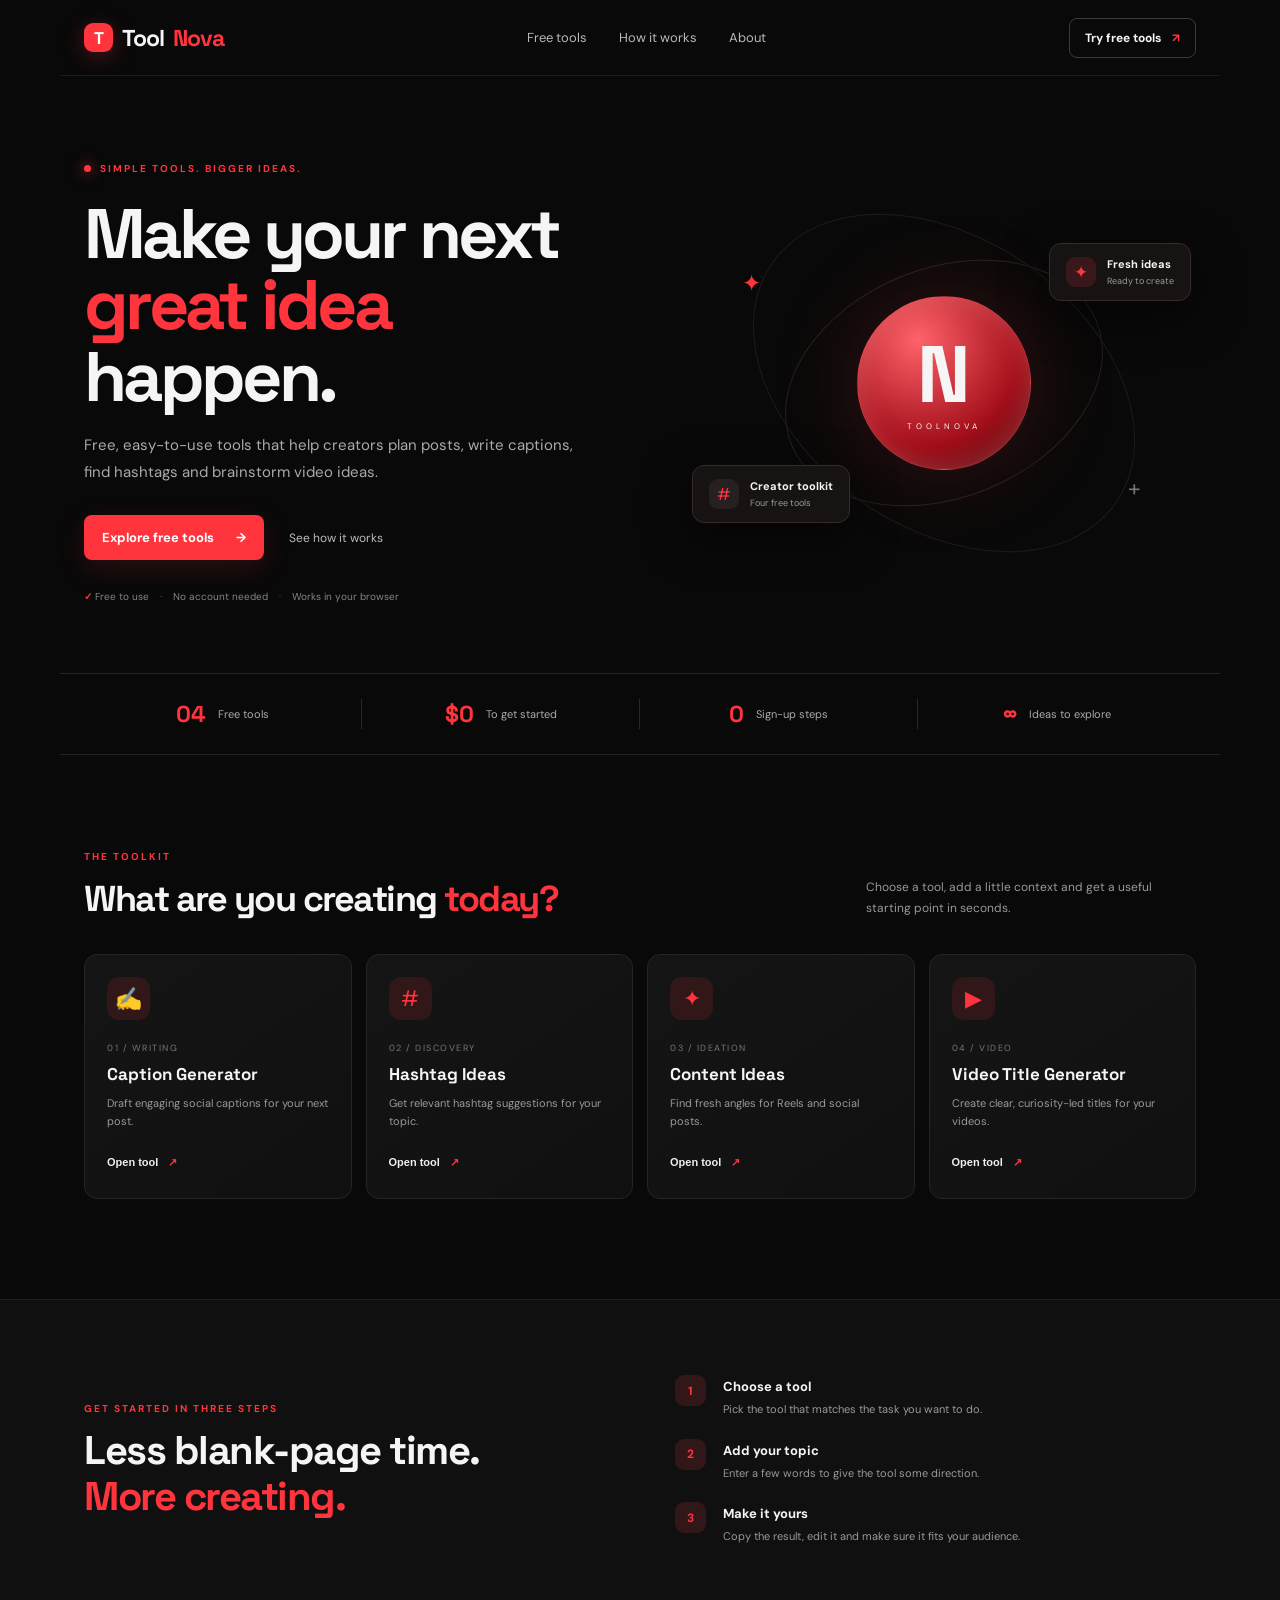
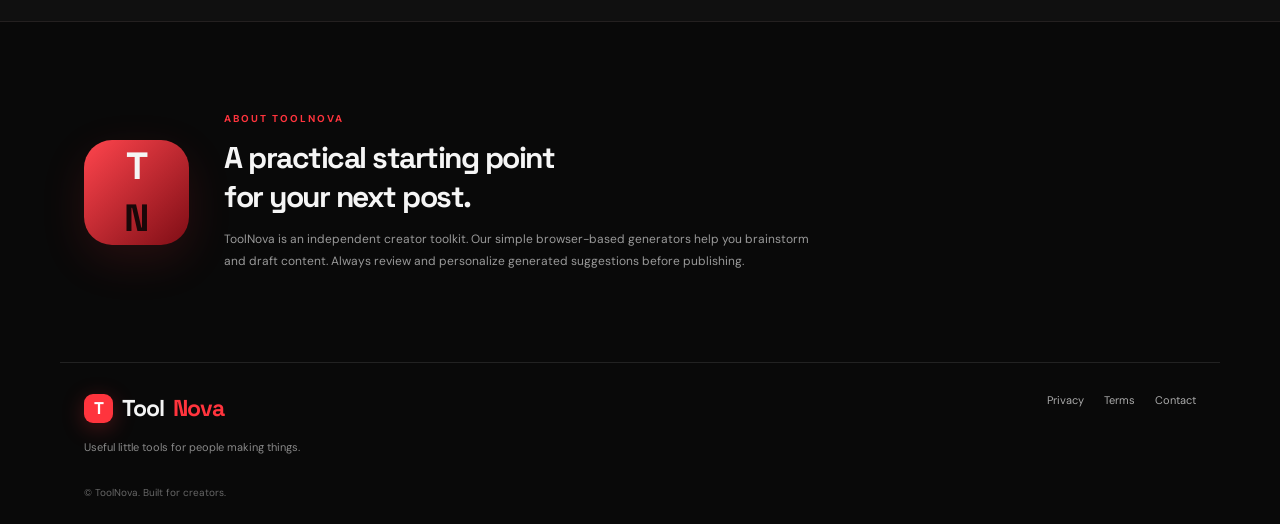
==== index.html @ f7ed39ce "Add files via upload" ====
<!doctype html>
<html lang="en">
<head>
  <meta charset="utf-8">
  <meta name="viewport" content="width=device-width, initial-scale=1">
  <meta name="description" content="ToolNova offers simple free tools for creators: captions, hashtags, content ideas and video titles.">
  <meta name="theme-color" content="#090909">
  <title>ToolNova — Free Tools for Creators</title>
  <link rel="stylesheet" href="style.css">
</head>
<body>
  <header class="site-header">
    <a class="brand" href="#" aria-label="ToolNova home"><span class="brand-mark">T</span> Tool<span>Nova</span></a>
    <nav aria-label="Main navigation">
      <a href="#tools">Free tools</a>
      <a href="#how">How it works</a>
      <a href="#about">About</a>
    </nav>
    <a class="header-cta" href="#tools">Try free tools <span>↗</span></a>
  </header>

  <main>
    <section class="hero">
      <div class="hero-copy">
        <div class="eyebrow"><span class="pulse"></span> SIMPLE TOOLS. BIGGER IDEAS.</div>
        <h1>Make your next<br><span>great idea</span> happen.</h1>
        <p class="hero-text">Free, easy-to-use tools that help creators plan posts, write captions, find hashtags and brainstorm video ideas.</p>
        <div class="hero-actions">
          <a class="button button-primary" href="#tools">Explore free tools <span>→</span></a>
          <a class="text-link" href="#how">See how it works</a>
        </div>
        <div class="trust-line"><span class="check">✓</span> Free to use <span class="dot">·</span> No account needed <span class="dot">·</span> Works in your browser</div>
      </div>
      <div class="hero-visual" aria-label="ToolNova tools preview">
        <div class="orbit orbit-one"></div><div class="orbit orbit-two"></div>
        <div class="nova-core"><span>N</span><small>TOOLNOVA</small></div>
        <div class="float-card card-top"><span class="mini-icon red">✦</span><div><b>Fresh ideas</b><small>Ready to create</small></div></div>
        <div class="float-card card-bottom"><span class="mini-icon">#</span><div><b>Creator toolkit</b><small>Four free tools</small></div></div>
        <div class="spark spark-one">✦</div><div class="spark spark-two">+</div>
      </div>
    </section>

    <section class="stats-strip" aria-label="Tool highlights">
      <div><strong>04</strong><span>Free tools</span></div>
      <div><strong>$0</strong><span>To get started</span></div>
      <div><strong>0</strong><span>Sign-up steps</span></div>
      <div><strong>∞</strong><span>Ideas to explore</span></div>
    </section>

    <section class="tools-section section-wrap" id="tools">
      <div class="section-heading">
        <div><div class="eyebrow">THE TOOLKIT</div><h2>What are you creating <span>today?</span></h2></div>
        <p>Choose a tool, add a little context and get a useful starting point in seconds.</p>
      </div>

      <div class="tool-grid">
        <article class="tool-card">
          <div class="tool-icon">✍</div><div class="tool-tag">01 / WRITING</div>
          <h3>Caption Generator</h3><p>Draft engaging social captions for your next post.</p>
          <button class="tool-open" data-tool="caption">Open tool <span>↗</span></button>
        </article>
        <article class="tool-card">
          <div class="tool-icon">#</div><div class="tool-tag">02 / DISCOVERY</div>
          <h3>Hashtag Ideas</h3><p>Get relevant hashtag suggestions for your topic.</p>
          <button class="tool-open" data-tool="hashtags">Open tool <span>↗</span></button>
        </article>
        <article class="tool-card">
          <div class="tool-icon">✦</div><div class="tool-tag">03 / IDEATION</div>
          <h3>Content Ideas</h3><p>Find fresh angles for Reels and social posts.</p>
          <button class="tool-open" data-tool="ideas">Open tool <span>↗</span></button>
        </article>
        <article class="tool-card">
          <div class="tool-icon">▶</div><div class="tool-tag">04 / VIDEO</div>
          <h3>Video Title Generator</h3><p>Create clear, curiosity-led titles for your videos.</p>
          <button class="tool-open" data-tool="titles">Open tool <span>↗</span></button>
        </article>
      </div>
    </section>

    <section class="how-section" id="how">
      <div class="section-wrap how-inner">
        <div><div class="eyebrow">GET STARTED IN THREE STEPS</div><h2>Less blank-page time.<br><span>More creating.</span></h2></div>
        <div class="steps">
          <div class="step"><span>1</span><div><b>Choose a tool</b><p>Pick the tool that matches the task you want to do.</p></div></div>
          <div class="step"><span>2</span><div><b>Add your topic</b><p>Enter a few words to give the tool some direction.</p></div></div>
          <div class="step"><span>3</span><div><b>Make it yours</b><p>Copy the result, edit it and make sure it fits your audience.</p></div></div>
        </div>
      </div>
    </section>

    <section class="about-section section-wrap" id="about">
      <div class="about-mark">T<span>N</span></div>
      <div><div class="eyebrow">ABOUT TOOLNOVA</div><h2>A practical starting point<br>for your next post.</h2><p>ToolNova is an independent creator toolkit. Our simple browser-based generators help you brainstorm and draft content. Always review and personalize generated suggestions before publishing.</p></div>
    </section>
  </main>

  <footer class="site-footer">
    <a class="brand" href="#"><span class="brand-mark">T</span> Tool<span>Nova</span></a>
    <p>Useful little tools for people making things.</p>
    <div class="footer-links"><a href="privacy.html">Privacy</a><a href="terms.html">Terms</a><a href="mailto:hello@toolnova.example">Contact</a></div>
    <small>© <span id="year"></span> ToolNova. Built for creators.</small>
  </footer>

  <div class="modal-backdrop" id="tool-modal" hidden>
    <section class="tool-modal" role="dialog" aria-modal="true" aria-labelledby="modal-title">
      <button class="modal-close" id="modal-close" aria-label="Close tool">×</button>
      <div class="eyebrow">TOOLNOVA FREE TOOL</div>
      <h2 id="modal-title">Caption Generator</h2>
      <p class="modal-description" id="modal-description">Create a starting caption for your post.</p>
      <label for="topic-input">What is your post about?</label>
      <textarea id="topic-input" rows="3" maxlength="240" placeholder="Example: 3 free AI tools for students"></textarea>
      <div class="form-row">
        <div class="field-group"><label for="platform-input">Platform</label><select id="platform-input"><option>Instagram</option><option>Facebook</option><option>Both</option></select></div>
        <div class="field-group"><label for="tone-input">Style</label><select id="tone-input"><option>Friendly</option><option>Curious</option><option>Professional</option><option>Funny</option></select></div>
      </div>
      <button class="button button-primary generate-button" id="generate-button">Generate ideas <span>→</span></button>
      <div class="result-area" id="result-area" aria-live="polite">
        <div class="result-placeholder">Your result will appear here.</div>
      </div>
      <p class="local-note">These tools run in your browser. They do not send your text to a server.</p>
    </section>
  </div>
  <script src="script.js"></script>
</body>
</html>
---- style.css ----
@import url('https://fonts.googleapis.com/css2?family=DM+Sans:wght@400;500;600;700&family=Space+Grotesk:wght@400;500;600;700&display=swap');
:root{--bg:#090909;--panel:#111;--panel2:#151515;--red:#ff343d;--red2:#ff5961;--text:#f5f5f5;--muted:#a2a2a2;--line:#282828;--max:1160px}
*{box-sizing:border-box}html{scroll-behavior:smooth}body{margin:0;background:var(--bg);color:var(--text);font-family:'DM Sans',sans-serif}a{color:inherit;text-decoration:none}.site-header{height:76px;max-width:var(--max);margin:auto;padding:0 24px;display:flex;align-items:center;justify-content:space-between;border-bottom:1px solid #1d1d1d}.brand{font:700 23px 'Space Grotesk',sans-serif;letter-spacing:-1px;display:flex;align-items:center;gap:9px}.brand>span:last-child{color:var(--red)}.brand-mark{width:29px;height:29px;border-radius:9px;background:var(--red);display:inline-grid;place-items:center;color:#fff;font-size:17px;box-shadow:0 5px 22px #ff343d44}.site-header nav{display:flex;gap:32px;color:#b9b9b9;font-size:13px}.site-header nav a:hover,.footer-links a:hover{color:white}.header-cta{font-size:12px;font-weight:700;border:1px solid #3a3a3a;border-radius:8px;padding:11px 15px}.header-cta span{color:var(--red);margin-left:8px}.hero{max-width:var(--max);margin:auto;padding:86px 24px 70px;display:grid;grid-template-columns:1.05fr .95fr;align-items:center;gap:50px;min-height:520px}.eyebrow{font-size:10px;letter-spacing:2px;font-weight:700;color:var(--red);display:flex;align-items:center;gap:9px}.pulse{width:7px;height:7px;border-radius:50%;background:var(--red);box-shadow:0 0 14px var(--red)}h1,h2,h3,p{margin-top:0}h1,h2,h3{font-family:'Space Grotesk',sans-serif}h1{font-size:clamp(46px,6vw,70px);line-height:1.02;letter-spacing:-3.7px;margin:23px 0 20px}h1 span,.section-heading h2 span,.how-inner h2 span{color:var(--red)}.hero-text{color:#aaa;line-height:1.8;font-size:15px;max-width:490px}.hero-actions{display:flex;align-items:center;gap:25px;margin-top:29px}.button{border:0;cursor:pointer;border-radius:8px;padding:14px 18px;font-weight:700;font-size:13px;display:inline-flex;align-items:center;gap:22px}.button-primary{background:var(--red);color:white;box-shadow:0 8px 28px #ff343d24}.button-primary:hover{background:var(--red2);transform:translateY(-1px)}.text-link{font-size:12px;color:#bbb}.trust-line{margin-top:30px;color:#858585;font-size:10px}.check{color:var(--red);font-weight:bold}.dot{padding:0 8px;color:#555}.hero-visual{height:350px;position:relative;display:grid;place-items:center}.orbit{position:absolute;border:1px solid #292020;border-radius:50%;transform:rotate(-22deg)}.orbit-one{width:330px;height:230px}.orbit-two{width:420px;height:290px;transform:rotate(35deg);border-color:#21191a}.nova-core{width:174px;height:174px;border-radius:50%;background:radial-gradient(circle at 35% 25%,#ff6269,#a20e19 62%,#3d090d);box-shadow:0 0 90px #ff343d30,inset 0 0 25px #ffaaaa44;display:flex;align-items:center;justify-content:center;flex-direction:column;border:1px solid #ff777755;z-index:1}.nova-core span{font:700 80px 'Space Grotesk';line-height:1}.nova-core small{font-size:8px;letter-spacing:4px;margin-top:7px}.float-card{position:absolute;z-index:2;display:flex;align-items:center;gap:11px;background:#171313;border:1px solid #3a292a;border-radius:12px;padding:13px 16px;box-shadow:0 14px 45px #0008}.float-card b,.float-card small{display:block}.float-card b{font-size:11px}.float-card small{font-size:9px;color:#999;margin-top:4px}.card-top{top:35px;right:5px}.card-bottom{bottom:35px;left:0}.mini-icon{width:30px;height:30px;border-radius:9px;background:#272020;display:grid;place-items:center;color:var(--red);font-size:17px}.mini-icon.red{background:#3a171a}.spark{position:absolute;color:var(--red);font-size:23px}.spark-one{top:60px;left:50px}.spark-two{bottom:55px;right:55px;color:#777}.stats-strip{border-top:1px solid #222;border-bottom:1px solid #222;max-width:var(--max);margin:auto;padding:25px 24px;display:grid;grid-template-columns:repeat(4,1fr)}.stats-strip div{display:flex;align-items:center;justify-content:center;gap:12px;border-right:1px solid #292929}.stats-strip div:last-child{border:0}.stats-strip strong{font:700 23px 'Space Grotesk';color:var(--red)}.stats-strip span{font-size:11px;color:#aaa}.section-wrap{max-width:var(--max);margin:auto;padding-left:24px;padding-right:24px}.tools-section{padding-top:95px;padding-bottom:100px}.section-heading{display:flex;justify-content:space-between;align-items:end;gap:35px;margin-bottom:32px}.section-heading h2,.how-inner h2,.about-section h2{font-size:36px;letter-spacing:-1.5px;margin:13px 0 0}.section-heading>p{max-width:330px;color:#999;font-size:12px;line-height:1.7;margin-bottom:4px}.tool-grid{display:grid;grid-template-columns:repeat(4,1fr);gap:14px}.tool-card{background:linear-gradient(145deg,#151515,#101010);border:1px solid #292323;border-radius:13px;padding:22px;min-height:245px;transition:.2s}.tool-card:hover{border-color:#703034;transform:translateY(-4px)}.tool-icon{width:43px;height:43px;display:grid;place-items:center;border-radius:12px;background:#321719;color:var(--red);font-size:22px;margin-bottom:22px}.tool-tag{font-size:9px;letter-spacing:1.5px;color:#777}.tool-card h3{font-size:17px;margin:9px 0}.tool-card p{font-size:11px;color:#999;line-height:1.65;min-height:38px}.tool-open{padding:0;background:none;border:0;color:#eee;font-size:11px;font-weight:700;cursor:pointer;margin-top:13px}.tool-open span{color:var(--red);margin-left:7px}.how-section{background:#101010;border-top:1px solid #242020;border-bottom:1px solid #242020}.how-inner{padding-top:75px;padding-bottom:75px;display:grid;grid-template-columns:1fr 1fr;gap:70px;align-items:center}.how-inner h2{font-size:40px;line-height:1.15}.steps{display:grid;gap:20px}.step{display:flex;gap:17px;align-items:flex-start}.step>span{width:31px;height:31px;border-radius:9px;background:#321719;color:var(--red);display:grid;place-items:center;font-weight:700;font-size:12px;flex:none}.step b{font-size:13px}.step p{font-size:11px;color:#999;margin:5px 0 0;line-height:1.6}.about-section{padding-top:90px;padding-bottom:90px;display:flex;align-items:center;gap:35px}.about-mark{width:105px;height:105px;flex:none;border-radius:28px;background:linear-gradient(135deg,#ff454d,#7e0d15);display:grid;place-items:center;font:700 38px 'Space Grotesk';box-shadow:0 15px 45px #ff343d20}.about-mark span{color:#1a0809}.about-section h2{font-size:30px}.about-section p{color:#999;font-size:12px;line-height:1.8;max-width:600px;margin:13px 0 0}.site-footer{border-top:1px solid #222;max-width:var(--max);margin:auto;padding:30px 24px 25px;display:grid;grid-template-columns:1fr 1fr;gap:10px}.site-footer p{font-size:11px;color:#888;margin:7px 0}.footer-links{grid-column:2;grid-row:1;justify-self:end;display:flex;gap:20px;font-size:11px;color:#aaa}.site-footer>small{font-size:10px;color:#666;grid-column:1/-1;margin-top:15px}.modal-backdrop{position:fixed;inset:0;background:#000c;z-index:10;display:grid;place-items:center;padding:16px;overflow:auto}.modal-backdrop[hidden]{display:none}.tool-modal{width:min(100%,520px);max-height:95vh;overflow:auto;background:#131313;border:1px solid #3b292a;border-radius:16px;padding:28px;position:relative;box-shadow:0 25px 90px #000}.modal-close{position:absolute;right:17px;top:13px;background:none;border:0;color:#aaa;font-size:27px;cursor:pointer}.tool-modal h2{font-size:27px;margin:10px 0 7px}.modal-description{color:#999;font-size:12px;margin-bottom:23px}.tool-modal label{display:block;font-size:11px;font-weight:700;margin:13px 0 8px}.tool-modal textarea,.tool-modal select{width:100%;background:#090909;border:1px solid #383838;color:#eee;border-radius:8px;padding:12px;font:12px 'DM Sans';outline:none}.tool-modal textarea:focus,.tool-modal select:focus{border-color:var(--red)}.form-row{display:grid;grid-template-columns:1fr 1fr;gap:12px}.generate-button{margin-top:18px;width:100%;justify-content:space-between}.result-area{margin-top:18px;border:1px solid #383030;border-radius:9px;padding:14px;min-height:85px;background:#0d0d0d}.result-placeholder{font-size:11px;color:#777}.result-item{font-size:12px;line-height:1.65;color:#ddd;white-space:pre-wrap;border-bottom:1px solid #292323;padding:9px 0}.result-item:last-child{border:0}.result-actions{display:flex;justify-content:flex-end;margin-top:10px}.copy-button{background:#2c1719;border:1px solid #653034;color:#ff858a;padding:8px 12px;border-radius:7px;font-size:10px;font-weight:700;cursor:pointer}.local-note{font-size:9px;color:#777;margin:12px 0 0;text-align:center}
@media(max-width:800px){.site-header nav{gap:15px}.hero{grid-template-columns:1fr;gap:10px;padding-top:65px}.hero-visual{height:290px}.tool-grid{grid-template-columns:repeat(2,1fr)}.section-heading{display:block}.section-heading>p{margin-top:12px}.how-inner{grid-template-columns:1fr;gap:35px}.stats-strip span{font-size:9px}.stats-strip strong{font-size:20px}.card-top{right:8%}}
@media(max-width:520px){.site-header{height:65px;padding:0 16px}.site-header nav{display:none}.header-cta{font-size:10px;padding:10px}.hero{padding:58px 19px 40px}h1{font-size:49px;letter-spacing:-2.7px}.hero-text{font-size:13px}.hero-actions{gap:15px}.trust-line{font-size:9px}.hero-visual{height:255px;transform:scale(.88);margin:-5px -15px}.stats-strip{padding:19px 8px}.stats-strip div{gap:5px;flex-direction:column}.stats-strip strong{font-size:19px}.stats-strip span{font-size:9px}.section-wrap{padding-left:18px;padding-right:18px}.tools-section{padding-top:68px;padding-bottom:70px}.section-heading h2{font-size:29px}.tool-grid{gap:9px}.tool-card{padding:15px;min-height:225px}.tool-card h3{font-size:15px}.tool-card p{font-size:10px}.tool-icon{margin-bottom:17px}.how-inner{padding-top:60px;padding-bottom:60px}.how-inner h2{font-size:34px}.about-section{padding-top:65px;padding-bottom:65px;gap:20px;align-items:flex-start}.about-mark{width:65px;height:65px;border-radius:18px;font-size:27px}.about-section h2{font-size:24px}.site-footer{padding:25px 18px;grid-template-columns:1fr}.footer-links{grid-column:1;grid-row:auto;justify-self:start;margin-top:7px}.site-footer>small{grid-column:1}.tool-modal{padding:23px 18px}.form-row{gap:8px}}
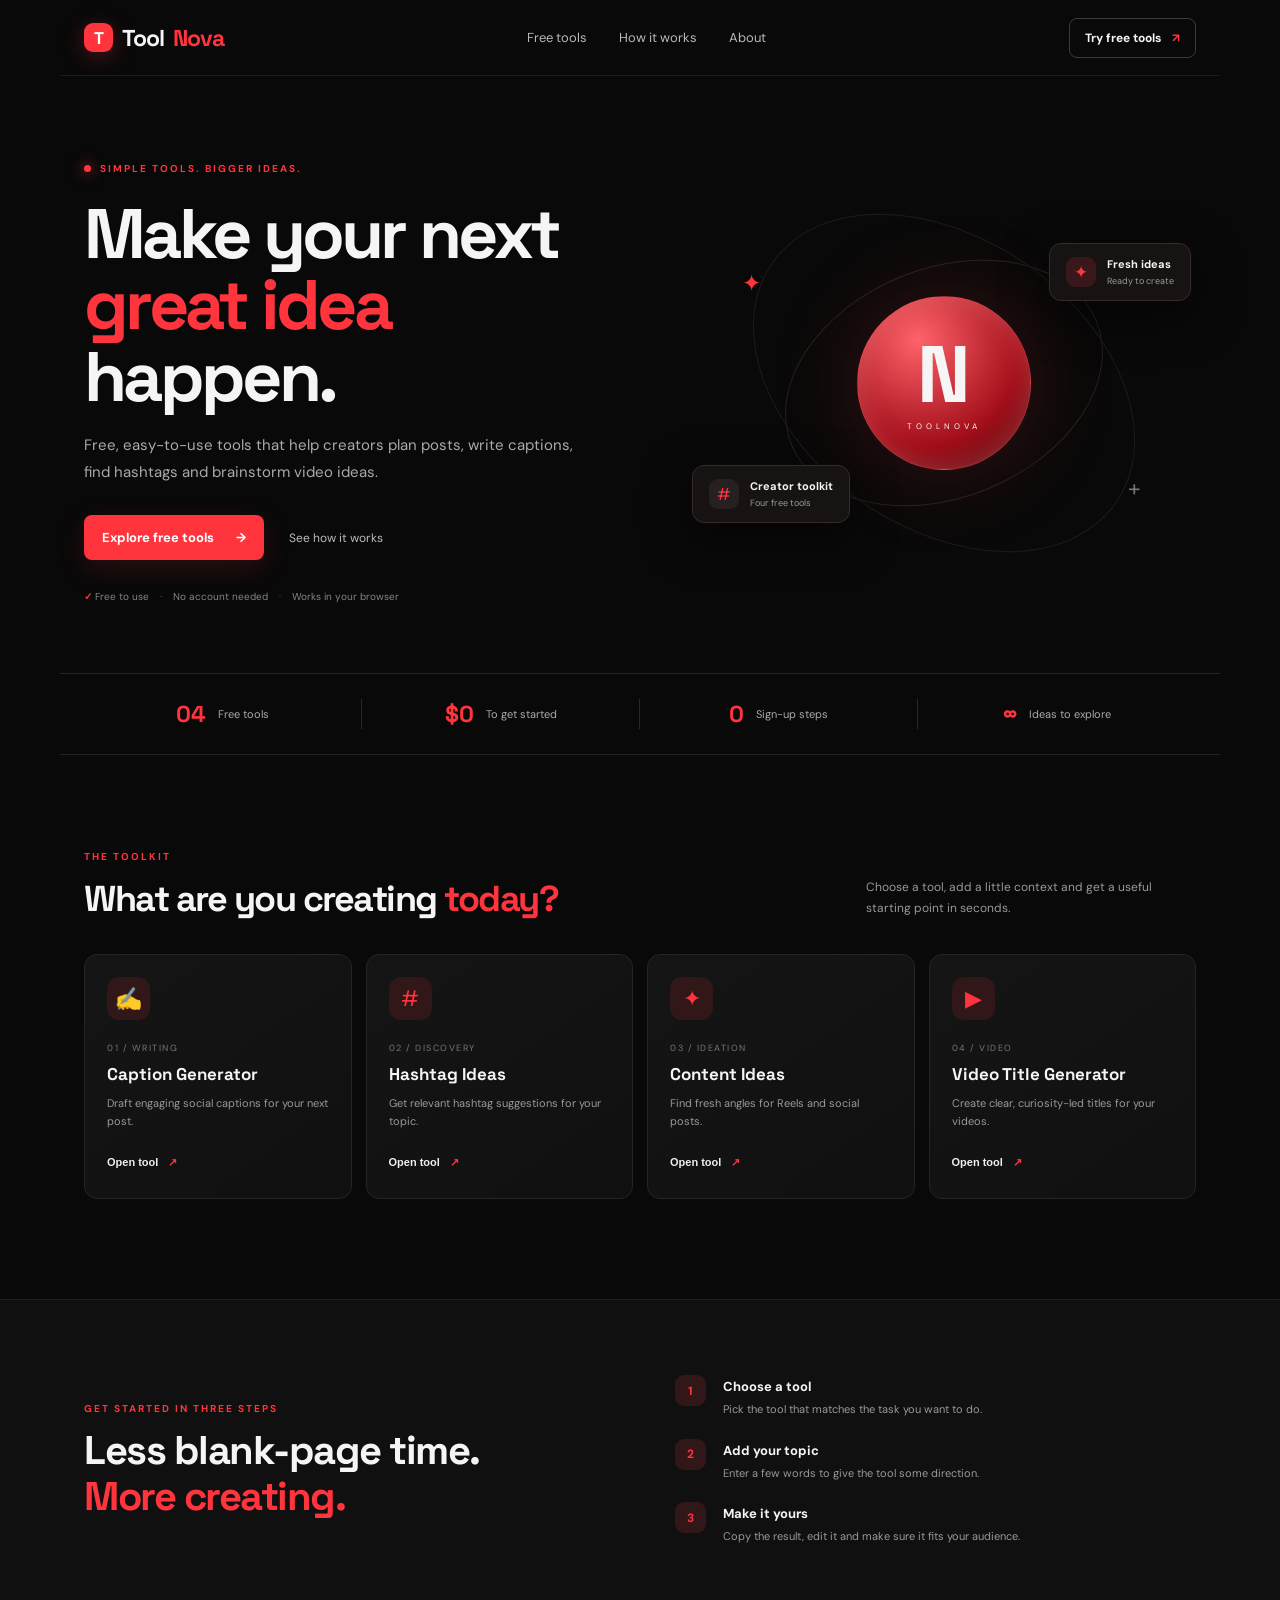
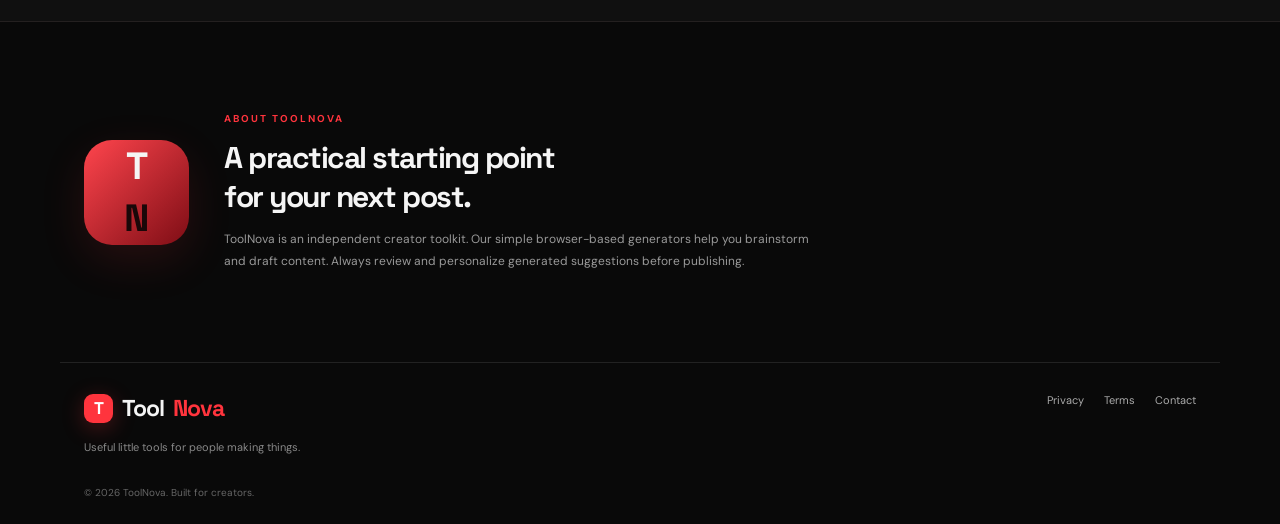
==== commit 95de4cda: "Add Google site verification meta tag Added Google site verification meta tag for SEO." ====
--- a/index.html
+++ b/index.html
@@ -1,6 +1,7 @@
 <!doctype html>
 <html lang="en">
 <head>
+  <meta name="google-site-verification" content="SrHO54jVtBp6BGxyBXFBKlq8zEI1uLc4iOGAaBmQ1ao" />
   <meta charset="utf-8">
   <meta name="viewport" content="width=device-width, initial-scale=1">
   <meta name="description" content="ToolNova offers simple free tools for creators: captions, hashtags, content ideas and video titles.">
